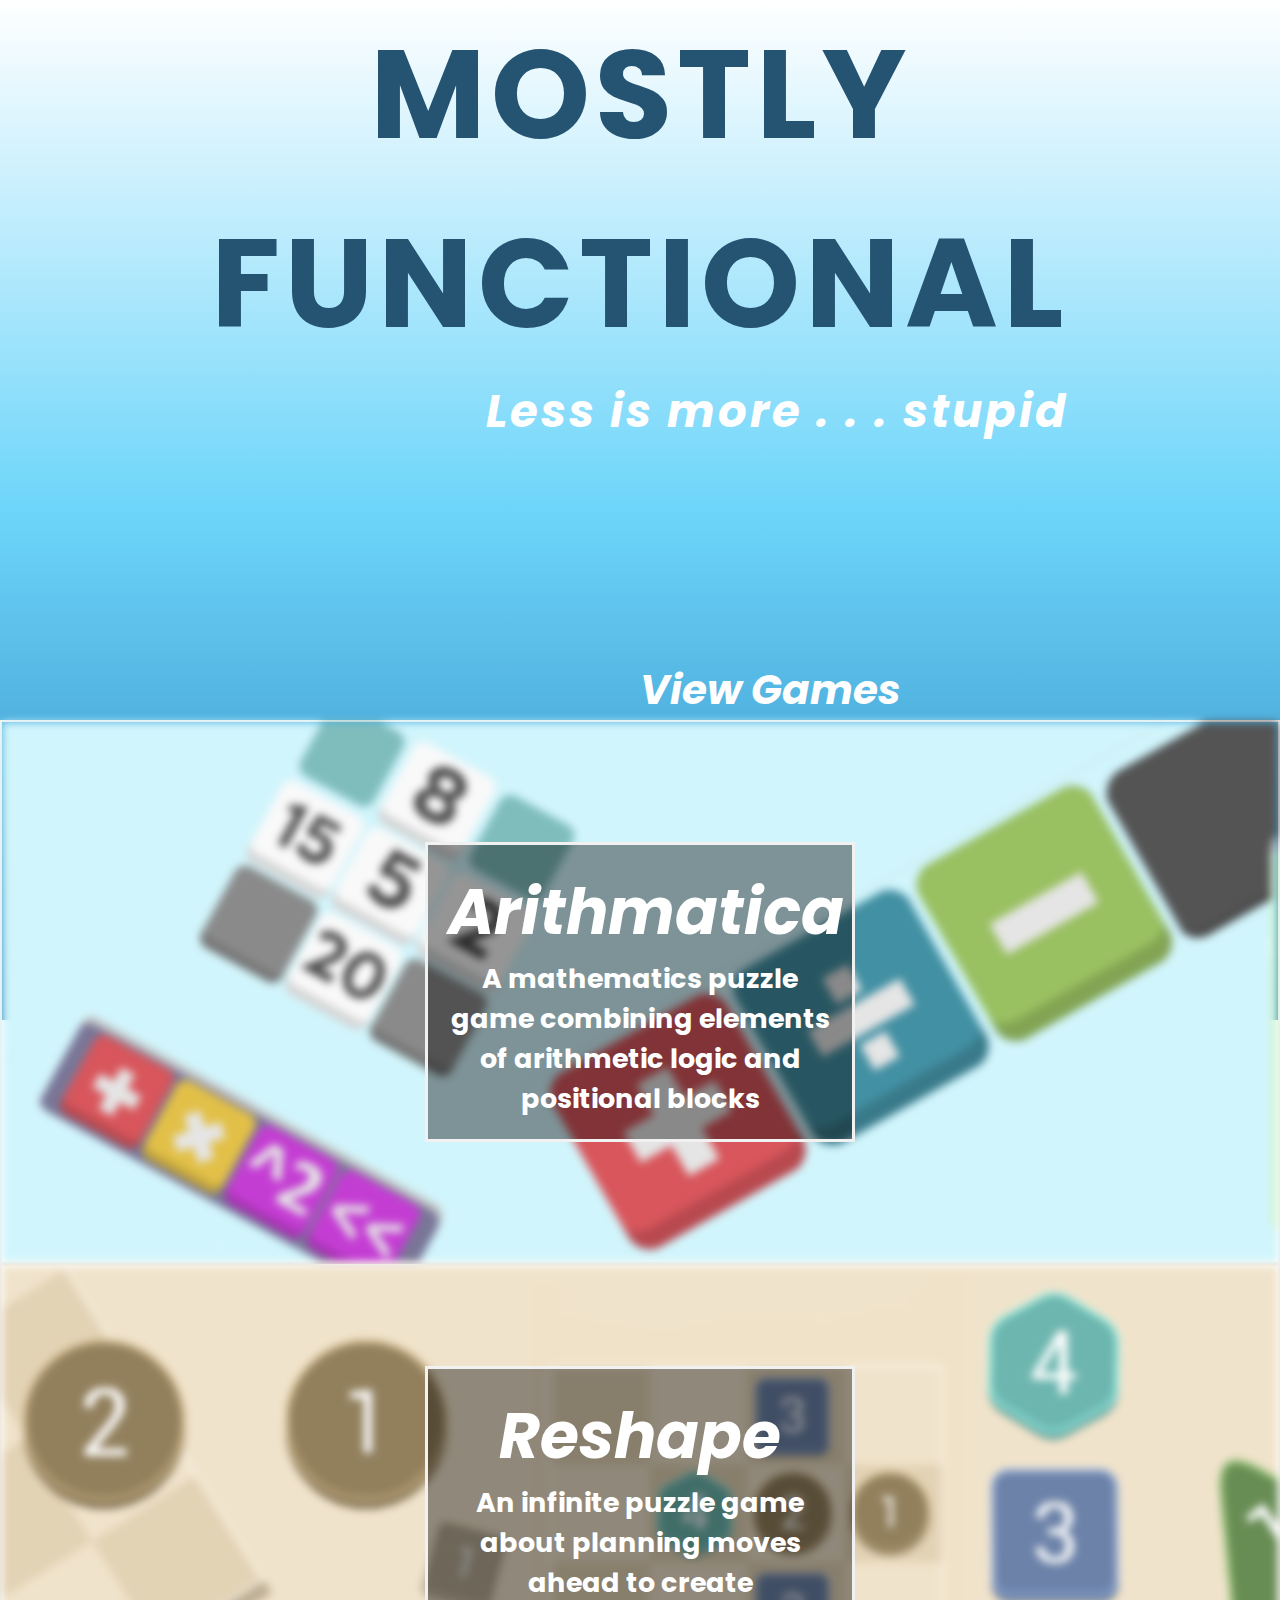
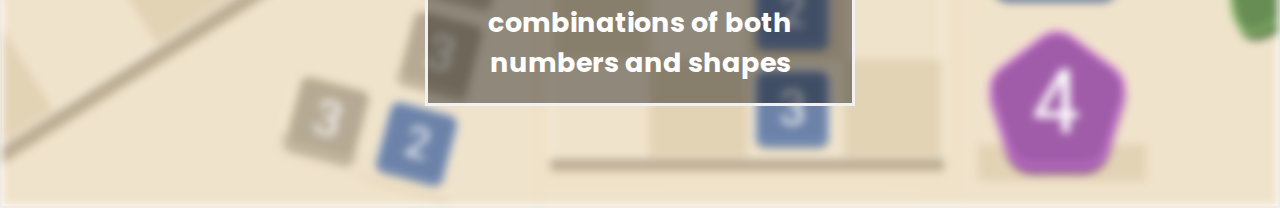
==== index.html @ a0ee9142 "Reshape banner added" ====
<!DOCTYPE html>
<html lang="en">
  <head>
    <meta charset="UTF-8" />
    <meta name="viewport" content="width=device-width, initial-scale=1.0" />
    <meta http-equiv="X-UA-Compatible" content="ie=edge" />
    <link rel="stylesheet" href="main.css" />
    <link rel="stylesheet" href="features.css" />
    <link
      href="https://fonts.googleapis.com/css?family=Poppins&display=swap"
      rel="stylesheet"
    />
    <title>Document</title>
  </head>
  <body>
    <div class="full">
      <div class="landing-page">
        <div class="title-container">
          <h1 class="title">
            Mostly<br />
            Functional
          </h1>
          <h2 class="quote">Less is more . . . stupid</h2>
        </div>
        <a class="view-games" href="#Arithmatica">
          <h2>View Games</h2>
        </a>
      </div>

      <div class="games-container" id="games-container">
        <div class="game" id="Arithmatica">
          <div style="border: 2px solid #f1f1f1;">
            <div class="banner"></div>
          </div>
          <div class="text-box">
            <h1 class="game-title">Arithmatica</h1>
            <p class="game-paragraph">
              A mathematics puzzle game combining elements of arithmetic logic
              and positional blocks
            </p>
          </div>
        </div>
        <div class="game" id="Reshape ">
          <div style="border: 2px solid #f1f1f1;">
            <div
              class="banner"
              style="background-image: url(./Arithmatica/Reshape-banner.png)"
            ></div>
          </div>
          <div class="text-box">
            <h1 class="game-title">Reshape</h1>
            <p class="game-paragraph">
              An infinite puzzle game about planning moves ahead to create
              combinations of both numbers and shapes
            </p>
          </div>
        </div>
      </div>
    </div>
  </body>
</html>
---- main.css ----
* {
  margin: 0;
  padding: 0;
}

.full {
  background: linear-gradient(#ffffff, #6dd5fa, #2980b9);
  width: 100vw;
}

.landing-page {
  width: 100vw;
  height: 80vh;
  text-align: center;
}
.game {
  position: relative;
}
.games-container {
  height: 300px;
}
.title-container {
  display: inline-block;
}
.title {
  margin: 0%;
  font-family: "Poppins", Geneva, Tahoma, sans-serif;
  color: #255372;
  font-size: 14vmin;
  text-transform: uppercase;
  font-weight: thin;
  letter-spacing: 5px;
}

.quote {
  text-align: right;
  font-family: "Poppins", Geneva, Tahoma, sans-serif;
  color: #ffffff;
  font-size: 5vmin;
  font-style: italic;
  font-weight: thin;
  letter-spacing: 3px;
}

.view-games {
  font-family: "Poppins", Geneva, Tahoma, sans-serif;
  color: #ffffff;
  bottom: 20%;
  left: 50%;
  font-size: 3vmin;
  position: absolute;
  font-style: italic;
  font-weight: thin;

  text-decoration: none;
}
---- features.css ----
.banner {
  background-image: url("./Arithmatica/Banner.png");
  filter: blur(4px);
  -webkit-filter: blur(4px);
  height: 60vh;

  /* Center and scale the image nicely */
  background-position: center;
  background-repeat: no-repeat;
  background-size: cover;
}

.game-title {
  font-family: "Poppins", Geneva, Tahoma, sans-serif;
  color: #ffffff;
  font-size: 7vmin;
  font-style: italic;
  font-weight: thin;
}
.game-paragraph {
  font-family: "Poppins", Geneva, Tahoma, sans-serif;
  color: #ffffff;
  font-size: 3vmin;
  font-weight: thin;
}

.text-box {
  background-color: rgb(0, 0, 0); /* Fallback color */
  background-color: rgba(0, 0, 0, 0.4); /* Black w/opacity/see-through */
  color: white;
  font-weight: bold;
  border: 3px solid #f1f1f1;
  position: absolute;
  top: 50%;
  left: 50%;
  transform: translate(-50%, -50%);
  z-index: 2;
  width: 30%;
  padding: 20px;
  text-align: center;
}
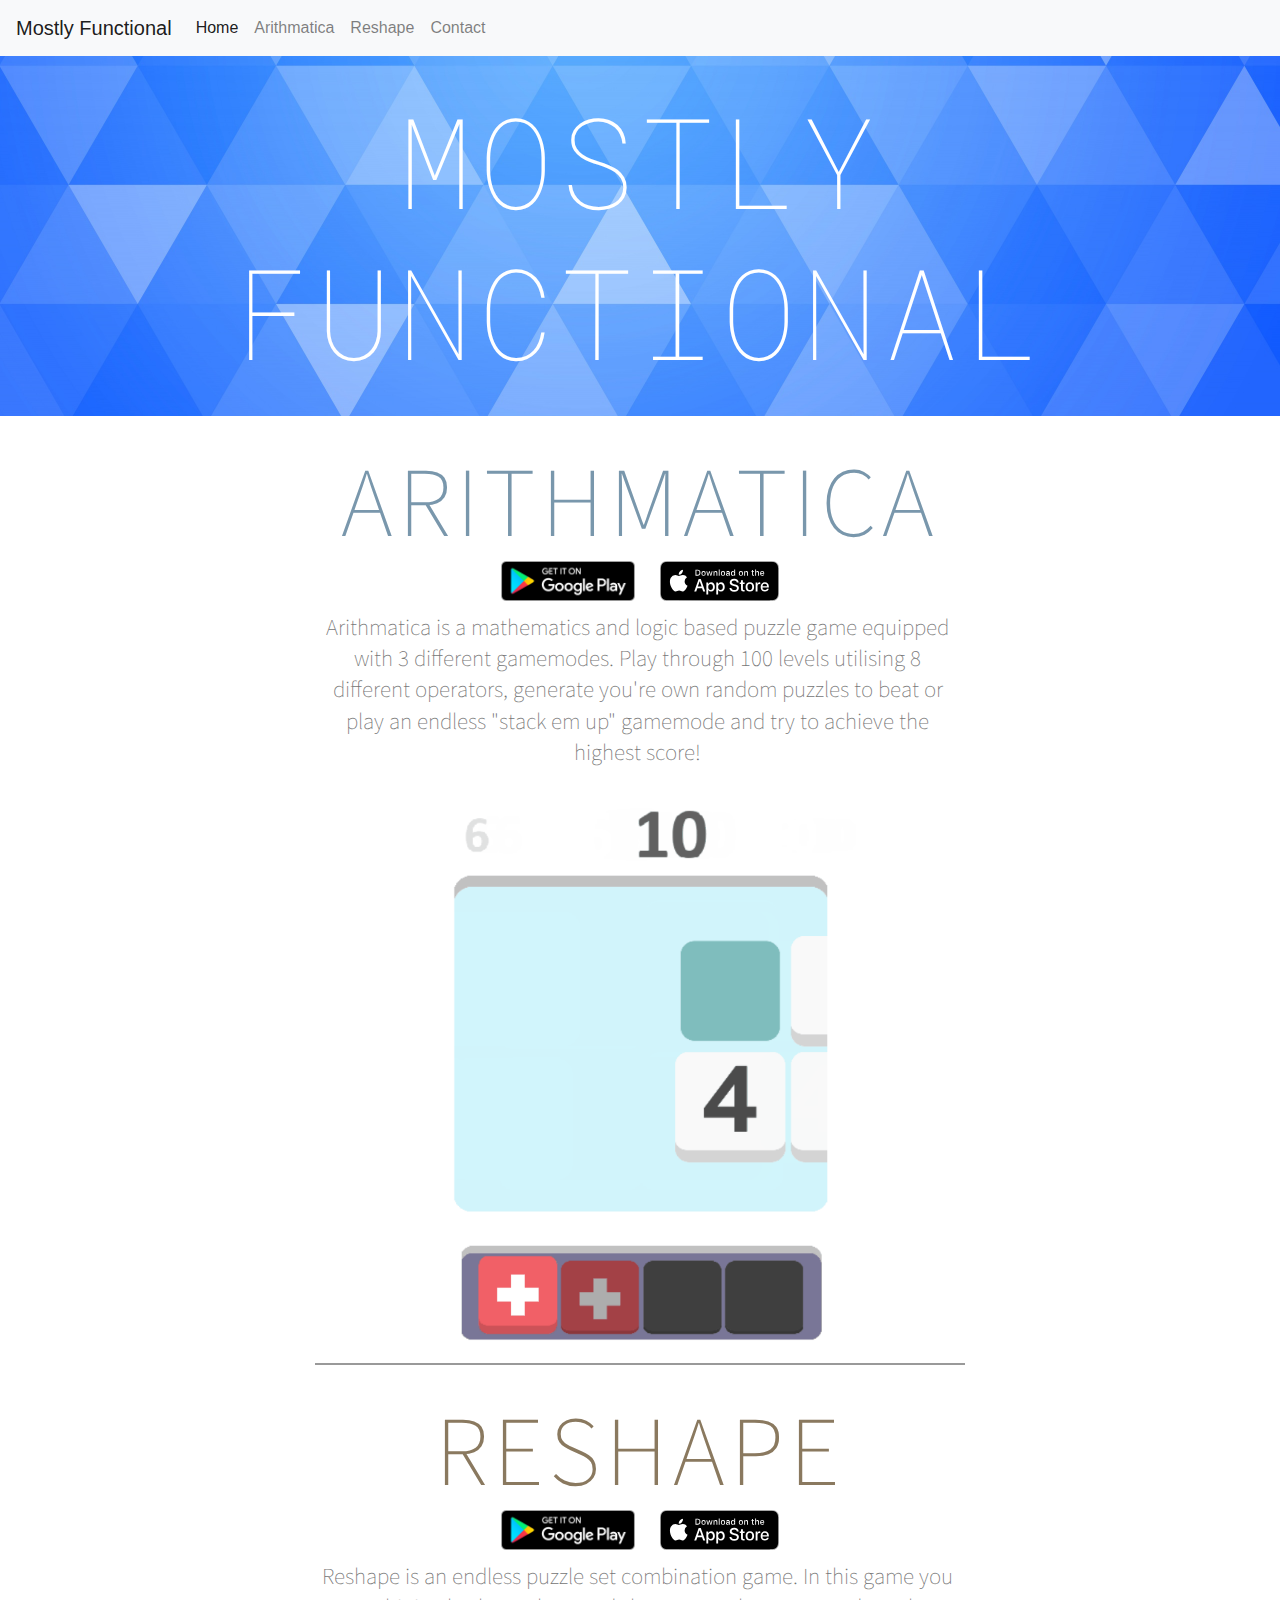
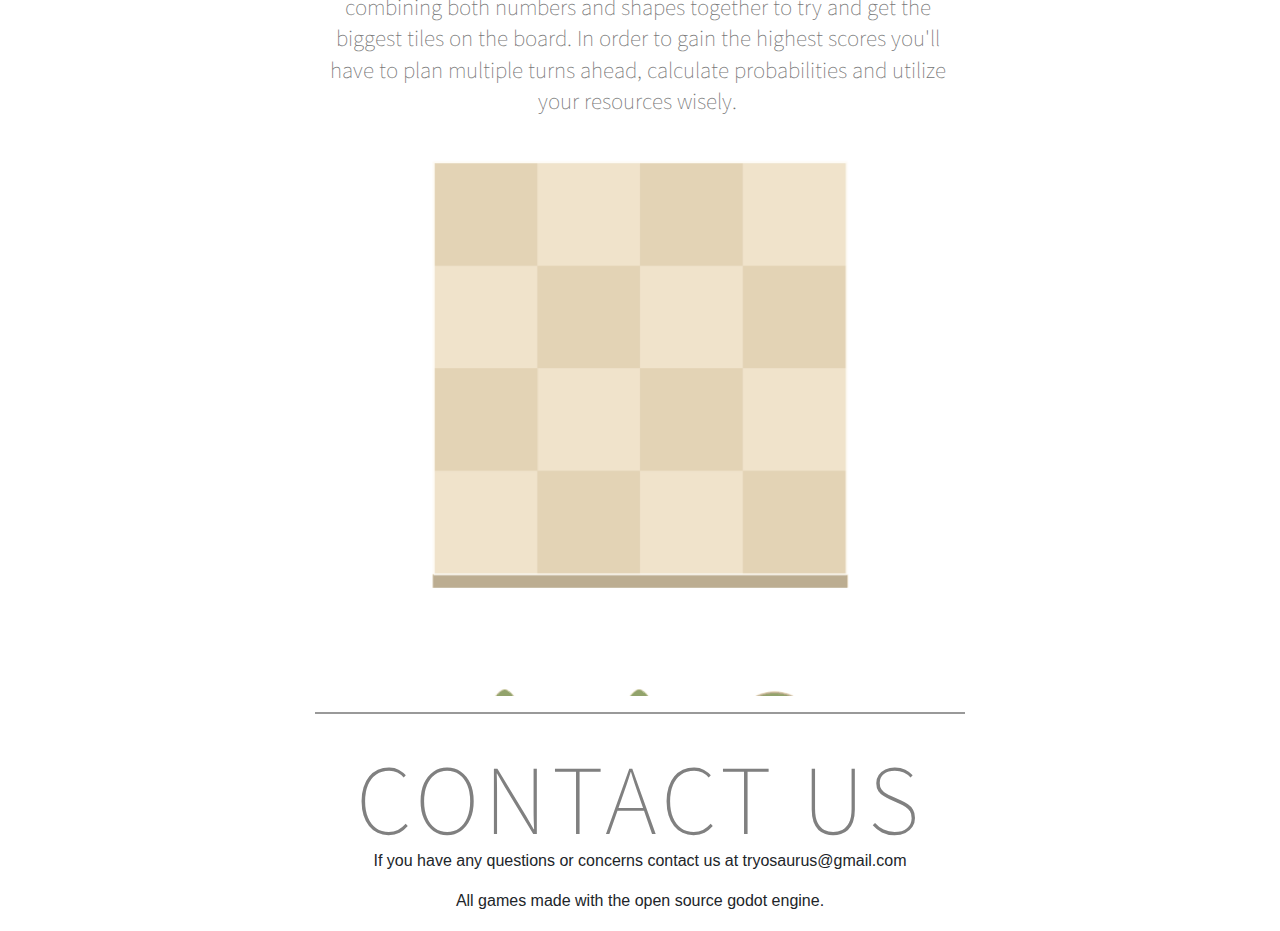
==== commit 34caa788: "Size format fixes" ====
--- a/index.html
+++ b/index.html
@@ -4,58 +4,166 @@
     <meta charset="UTF-8" />
     <meta name="viewport" content="width=device-width, initial-scale=1.0" />
     <meta http-equiv="X-UA-Compatible" content="ie=edge" />
-    <link rel="stylesheet" href="main.css" />
-    <link rel="stylesheet" href="features.css" />
     <link
-      href="https://fonts.googleapis.com/css?family=Poppins&display=swap"
+      href="https://fonts.googleapis.com/css?family=Roboto+Mono|Noto+Sans+SC&display=swap"
       rel="stylesheet"
     />
+    <link
+      rel="stylesheet"
+      href="https://stackpath.bootstrapcdn.com/bootstrap/4.3.1/css/bootstrap.min.css"
+      integrity="sha384-ggOyR0iXCbMQv3Xipma34MD+dH/1fQ784/j6cY/iJTQUOhcWr7x9JvoRxT2MZw1T"
+      crossorigin="anonymous"
+    />
+    <link rel="stylesheet" type="text/css" media="screen" href="main.css" />
+    <script src="main.js"></script>
     <title>Document</title>
   </head>
   <body>
     <div class="full">
-      <div class="landing-page">
+      <nav
+        class="navbar navbar-expand-lg sticky-top navbar-light bg-light my-nav"
+      >
+        <a class="navbar-brand" href="#">Mostly Functional</a>
+        <button
+          class="navbar-toggler"
+          type="button"
+          data-toggle="collapse"
+          data-target="#navbarNav"
+          aria-controls="navbarNav"
+          aria-expanded="false"
+          aria-label="Toggle navigation"
+        >
+          <span class="navbar-toggler-icon"></span>
+        </button>
+        <div class="collapse navbar-collapse" id="navbarNav">
+          <ul class="navbar-nav">
+            <li class="nav-item active">
+              <a class="nav-link" href="#"
+                >Home <span class="sr-only">(current)</span></a
+              >
+            </li>
+            <li class="nav-item">
+              <a class="nav-link" href="#Arithmatica-anchor">Arithmatica</a>
+            </li>
+            <li class="nav-item">
+              <a class="nav-link" href="#Reshape-anchor">Reshape</a>
+            </li>
+            <li class="nav-item">
+              <a class="nav-link" href="#Contact-anchor">Contact</a>
+            </li>
+          </ul>
+        </div>
+      </nav>
+      <div class="banner">
         <div class="title-container">
-          <h1 class="title">
-            Mostly<br />
-            Functional
-          </h1>
-          <h2 class="quote">Less is more . . . stupid</h2>
+          <h1 class="title">Mostly Functional</h1>
         </div>
-        <a class="view-games" href="#Arithmatica">
-          <h2>View Games</h2>
-        </a>
       </div>
+      <div class="contents">
+        <div class="game-container" id="Arithmatica">
+          <a class="content-anchor" id="Arithmatica-anchor"></a>
+          <h1 class="game-title">Arithmatica</h1>
+          <div class="logo-container">
+            <a
+              href="http://play.google.com/store/apps/details?id=org.godotengine.arithmatica"
+              class="badge-link"
+            >
+              <img
+                src="./Images/google-play-badge-cropped.png"
+                class="badge-icon"
+              />
+            </a>
+            <a
+              href="http://play.google.com/store/apps/details?id=org.godotengine.arithmatica"
+              class="badge-link"
+            >
+              <img src="./Images/Applestore.svg" class="badge-icon" />
+            </a>
+          </div>
+          <p class="game-paragraph desktop">
+            Arithmatica is a mathematics and logic based puzzle game equipped
+            with 3 different gamemodes. Play through 100 levels utilising 8
+            different operators, generate you're own random puzzles to beat or
+            play an endless "stack em up" gamemode and try to achieve the
+            highest score!
+          </p>
+          <p class="game-paragraph mobile">
+            Arithmatica is a mathematics puzzle game. Comes with 3 gamemodes to
+            test and improve you're arithmatic ability
+          </p>
+          <img src="./Images/Arithmatica_1.gif" class="game-gif" />
+          <hr class="horizontal-ruler" />
+        </div>
+        <div class="game-container" id="Reshape">
+          <a class="content-anchor" id="Reshape-anchor"></a>
+          <h1 class="game-title" style="color:rgb(138, 121, 95)">Reshape</h1>
+          <div class="logo-container">
+            <a
+              href="http://play.google.com/store/apps/details?id=org.godotengine.arithmatica"
+              class="badge-link"
+            >
+              <img
+                src="./Images/google-play-badge-cropped.png"
+                class="badge-icon"
+              />
+            </a>
+            <a
+              href="http://play.google.com/store/apps/details?id=org.godotengine.arithmatica"
+              class="badge-link"
+            >
+              <img src="./Images/Applestore.svg" class="badge-icon" />
+            </a>
+          </div>
+          <p class="game-paragraph desktop">
+            Reshape is an endless puzzle set combination game. In this game you
+            combining both numbers and shapes together to try and get the
+            biggest tiles on the board. In order to gain the highest scores
+            you'll have to plan multiple turns ahead, calculate probabilities
+            and utilize your resources wisely.
+          </p>
+          <p class="game-paragraph mobile">
+            Reshape is an endless puzzle game where you join numbers and shapes
+            together in groups of threes to attain the highest possible score.
+          </p>
+          <img src="./Images/Reshape.gif" class="game-gif" />
 
-      <div class="games-container" id="games-container">
-        <div class="game" id="Arithmatica">
-          <div style="border: 2px solid #f1f1f1;">
-            <div class="banner"></div>
-          </div>
-          <div class="text-box">
-            <h1 class="game-title">Arithmatica</h1>
-            <p class="game-paragraph">
-              A mathematics puzzle game combining elements of arithmetic logic
-              and positional blocks
-            </p>
-          </div>
+          <hr class="horizontal-ruler" />
         </div>
-        <div class="game" id="Reshape ">
-          <div style="border: 2px solid #f1f1f1;">
-            <div
-              class="banner"
-              style="background-image: url(./Arithmatica/Reshape-banner.png)"
-            ></div>
-          </div>
-          <div class="text-box">
-            <h1 class="game-title">Reshape</h1>
-            <p class="game-paragraph">
-              An infinite puzzle game about planning moves ahead to create
-              combinations of both numbers and shapes
-            </p>
-          </div>
+        <div class="game-container" id="Contact">
+          <a class="content-anchor" id="Contact-anchor"></a>
+          <h1 class="game-title" style="color:grey">Contact Us</h1>
+          <p>
+            If you have any questions or concerns contact us at
+            tryosaurus@gmail.com
+          </p>
+          <p>All games made with the open source godot engine.</p>
         </div>
       </div>
     </div>
+    <script
+      src="https://code.jquery.com/jquery-3.3.1.slim.min.js"
+      integrity="sha384-q8i/X+965DzO0rT7abK41JStQIAqVgRVzpbzo5smXKp4YfRvH+8abtTE1Pi6jizo"
+      crossorigin="anonymous"
+    ></script>
+    <script
+      src="https://cdnjs.cloudflare.com/ajax/libs/popper.js/1.14.7/umd/popper.min.js"
+      integrity="sha384-UO2eT0CpHqdSJQ6hJty5KVphtPhzWj9WO1clHTMGa3JDZwrnQq4sF86dIHNDz0W1"
+      crossorigin="anonymous"
+    ></script>
+    <script
+      src="https://stackpath.bootstrapcdn.com/bootstrap/4.3.1/js/bootstrap.min.js"
+      integrity="sha384-JjSmVgyd0p3pXB1rRibZUAYoIIy6OrQ6VrjIEaFf/nJGzIxFDsf4x0xIM+B07jRM"
+      crossorigin="anonymous"
+    ></script>
+    <script>
+      "use strict";
+      $(document).ready(function() {
+        $("nav")
+          .find("li")
+          .on("click", "a", function() {
+            $(".navbar-collapse").collapse("hide");
+          });
+      });
+    </script>
   </body>
 </html>
--- a/main.css
+++ b/main.css
@@ -3,54 +3,134 @@
   padding: 0;
 }
 
-.full {
-  background: linear-gradient(#ffffff, #6dd5fa, #2980b9);
-  width: 100vw;
+html {
+  scroll-behavior: smooth;
 }
 
-.landing-page {
+.full {
   width: 100vw;
-  height: 80vh;
   text-align: center;
 }
-.game {
+.myNav {
+  background: #00000000;
+  position: absolute;
+}
+.banner {
+  background-image: url("./Images/Banner.png");
+  height: 40vh;
+
+  /* Center and scale the image nicely */
+  background-position: center;
+  background-repeat: no-repeat;
+  background-size: cover;
+  width: 100%;
   position: relative;
 }
-.games-container {
-  height: 300px;
-}
+
 .title-container {
-  display: inline-block;
+  position: absolute;
+  left: 50%;
+  top: 50%;
+  transform: translate(-50%, -50%);
 }
 .title {
   margin: 0%;
-  font-family: "Poppins", Geneva, Tahoma, sans-serif;
-  color: #255372;
+  font-family: "Roboto Mono", monospace;
+  color: #ffffff;
   font-size: 14vmin;
+  max-width: 100%;
   text-transform: uppercase;
-  font-weight: thin;
+  font-weight: 40;
   letter-spacing: 5px;
 }
 
-.quote {
-  text-align: right;
-  font-family: "Poppins", Geneva, Tahoma, sans-serif;
-  color: #ffffff;
-  font-size: 5vmin;
-  font-style: italic;
-  font-weight: thin;
-  letter-spacing: 3px;
+.contents {
+  max-width: 650px;
+  display: inline-block;
+  margin: 0;
 }
 
-.view-games {
-  font-family: "Poppins", Geneva, Tahoma, sans-serif;
-  color: #ffffff;
-  bottom: 20%;
-  left: 50%;
-  font-size: 3vmin;
-  position: absolute;
-  font-style: italic;
-  font-weight: thin;
+.game-container {
+  text-align: center;
+  margin-top: 2vmin;
+  margin-bottom: 2vmin;
+  padding-top: 0;
+}
 
+.game-title {
+  margin: 0%;
+  margin-top: 3vmin;
+  margin-bottom: 0;
+  font-family: "Noto Sans SC", sans-serif;
+  color: #7997ac;
+  text-transform: uppercase;
+  font-size: 10vmin;
+  text-align: center;
+  font-weight: 40;
+  letter-spacing: 5px;
+}
+
+.game-gif {
+  max-height: 60vh;
+  margin-top: 40px;
+}
+
+.game-paragraph {
+  margin: 0%;
+  font-family: "Noto Sans SC", sans-serif;
+  color: #757575;
+  font-size: 1.3em;
+  text-align: center;
+  font-weight: 40;
+  padding-right: 5px;
+  box-sizing: border-box;
+  width: 100%;
+}
+
+.horizontal-ruler {
+  border-top: 2px solid rgb(153, 153, 153);
+}
+
+.logo-container {
+  height: 5vh;
+  margin-top: 5vh;
+}
+
+.content-anchor {
+  display: block;
+  position: relative;
+  top: -56px;
+  visibility: hidden;
+}
+
+p.mobile {
+  display: none;
+  box-sizing: border-box;
+  width: 100%;
+}
+
+.logo-container {
   text-decoration: none;
+  height: 100%;
+  margin: 10px;
 }
+
+.badge-link {
+  text-decoration: none;
+  margin-left: 10px;
+  margin-right: 10px;
+}
+.badge-icon {
+  text-decoration: none;
+  height: 10vmax;
+  max-height: 40px;
+}
+
+@media (max-width: 640px) {
+  p.mobile {
+    display: block;
+  }
+  p.desktop {
+    display: none;
+  }
+}
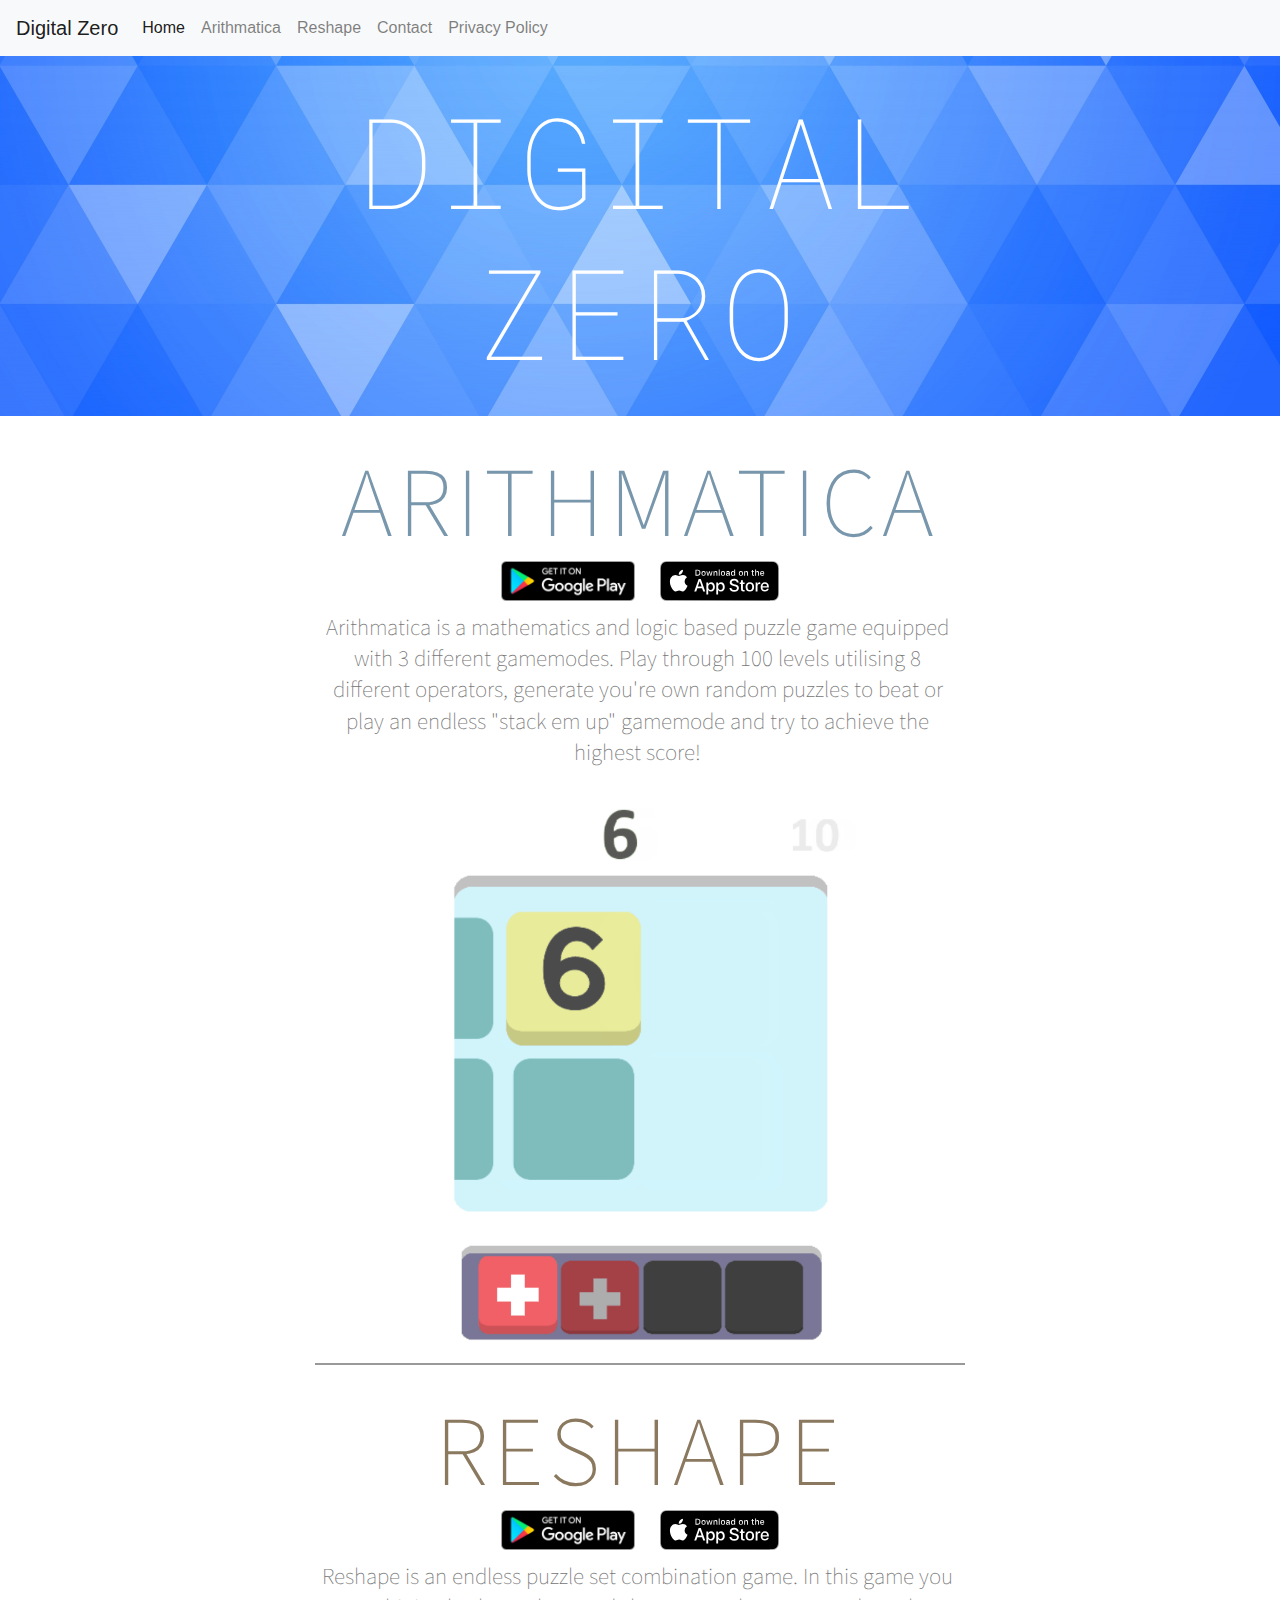
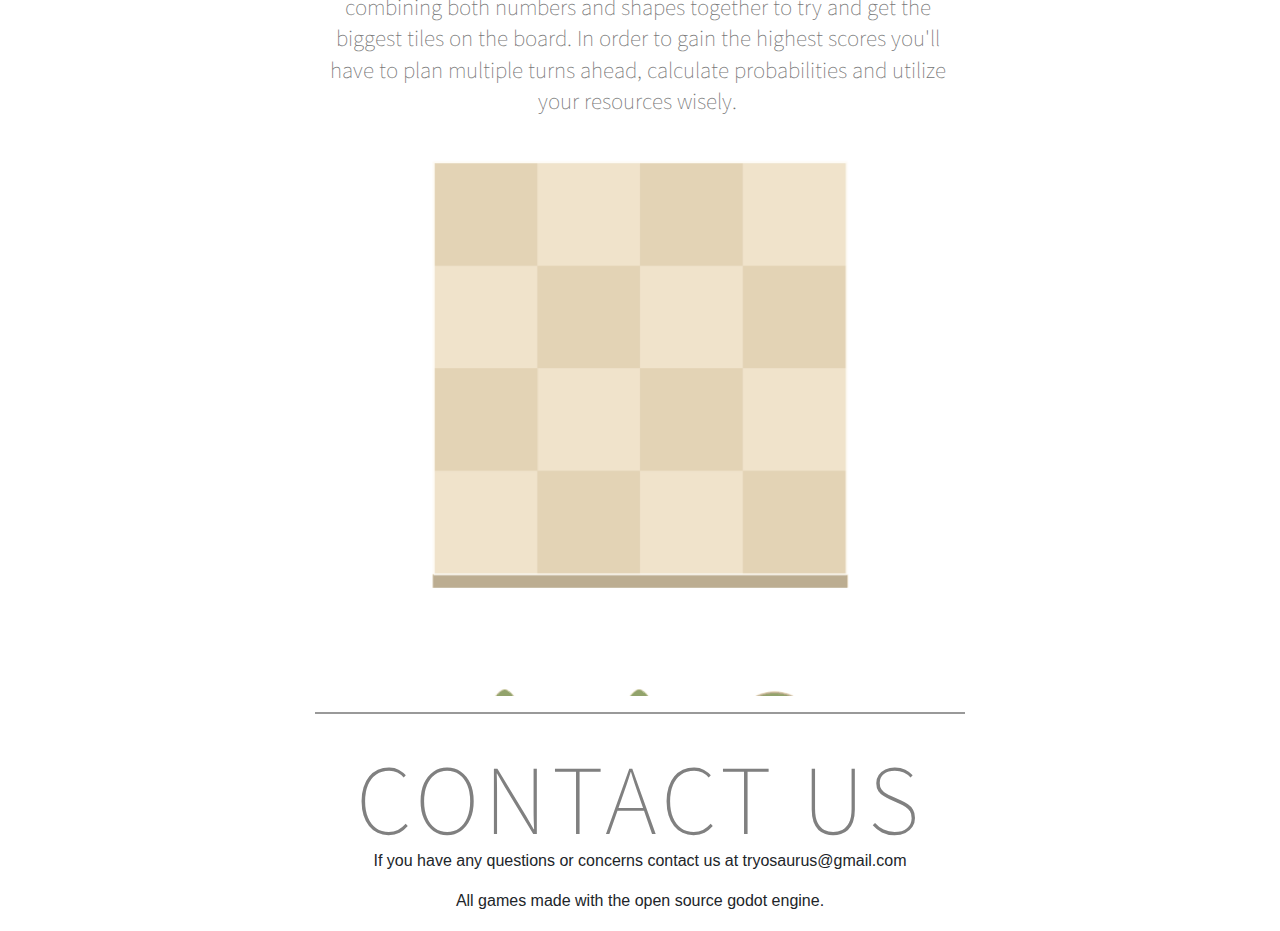
==== commit a379ae8c: "Privacy Policy" ====
--- a/index.html
+++ b/index.html
@@ -23,7 +23,7 @@
       <nav
         class="navbar navbar-expand-lg sticky-top navbar-light bg-light my-nav"
       >
-        <a class="navbar-brand" href="#">Mostly Functional</a>
+        <a class="navbar-brand" href="#">Digital Zero</a>
         <button
           class="navbar-toggler"
           type="button"
@@ -51,12 +51,15 @@
             <li class="nav-item">
               <a class="nav-link" href="#Contact-anchor">Contact</a>
             </li>
+            <li class="nav-item">
+              <a class="nav-link" href="privacyPolicy.html">Privacy Policy</a>
+            </li>
           </ul>
         </div>
       </nav>
       <div class="banner">
         <div class="title-container">
-          <h1 class="title">Mostly Functional</h1>
+          <h1 class="title">Digital Zero</h1>
         </div>
       </div>
       <div class="contents">
@@ -161,7 +164,9 @@
         $("nav")
           .find("li")
           .on("click", "a", function() {
-            $(".navbar-collapse").collapse("hide");
+            setTimeout(function() {
+              $(".navbar-collapse").collapse("hide");
+            }, 0);
           });
       });
     </script>
--- a/main.css
+++ b/main.css
@@ -72,6 +72,9 @@
 
 .game-gif {
   max-height: 60vh;
+  max-width: 80vw;
+  height: auto;
+  width: auto;
   margin-top: 40px;
 }
 
@@ -127,6 +130,9 @@
 }
 
 @media (max-width: 640px) {
+  html {
+    scroll-behavior: auto;
+  }
   p.mobile {
     display: block;
   }
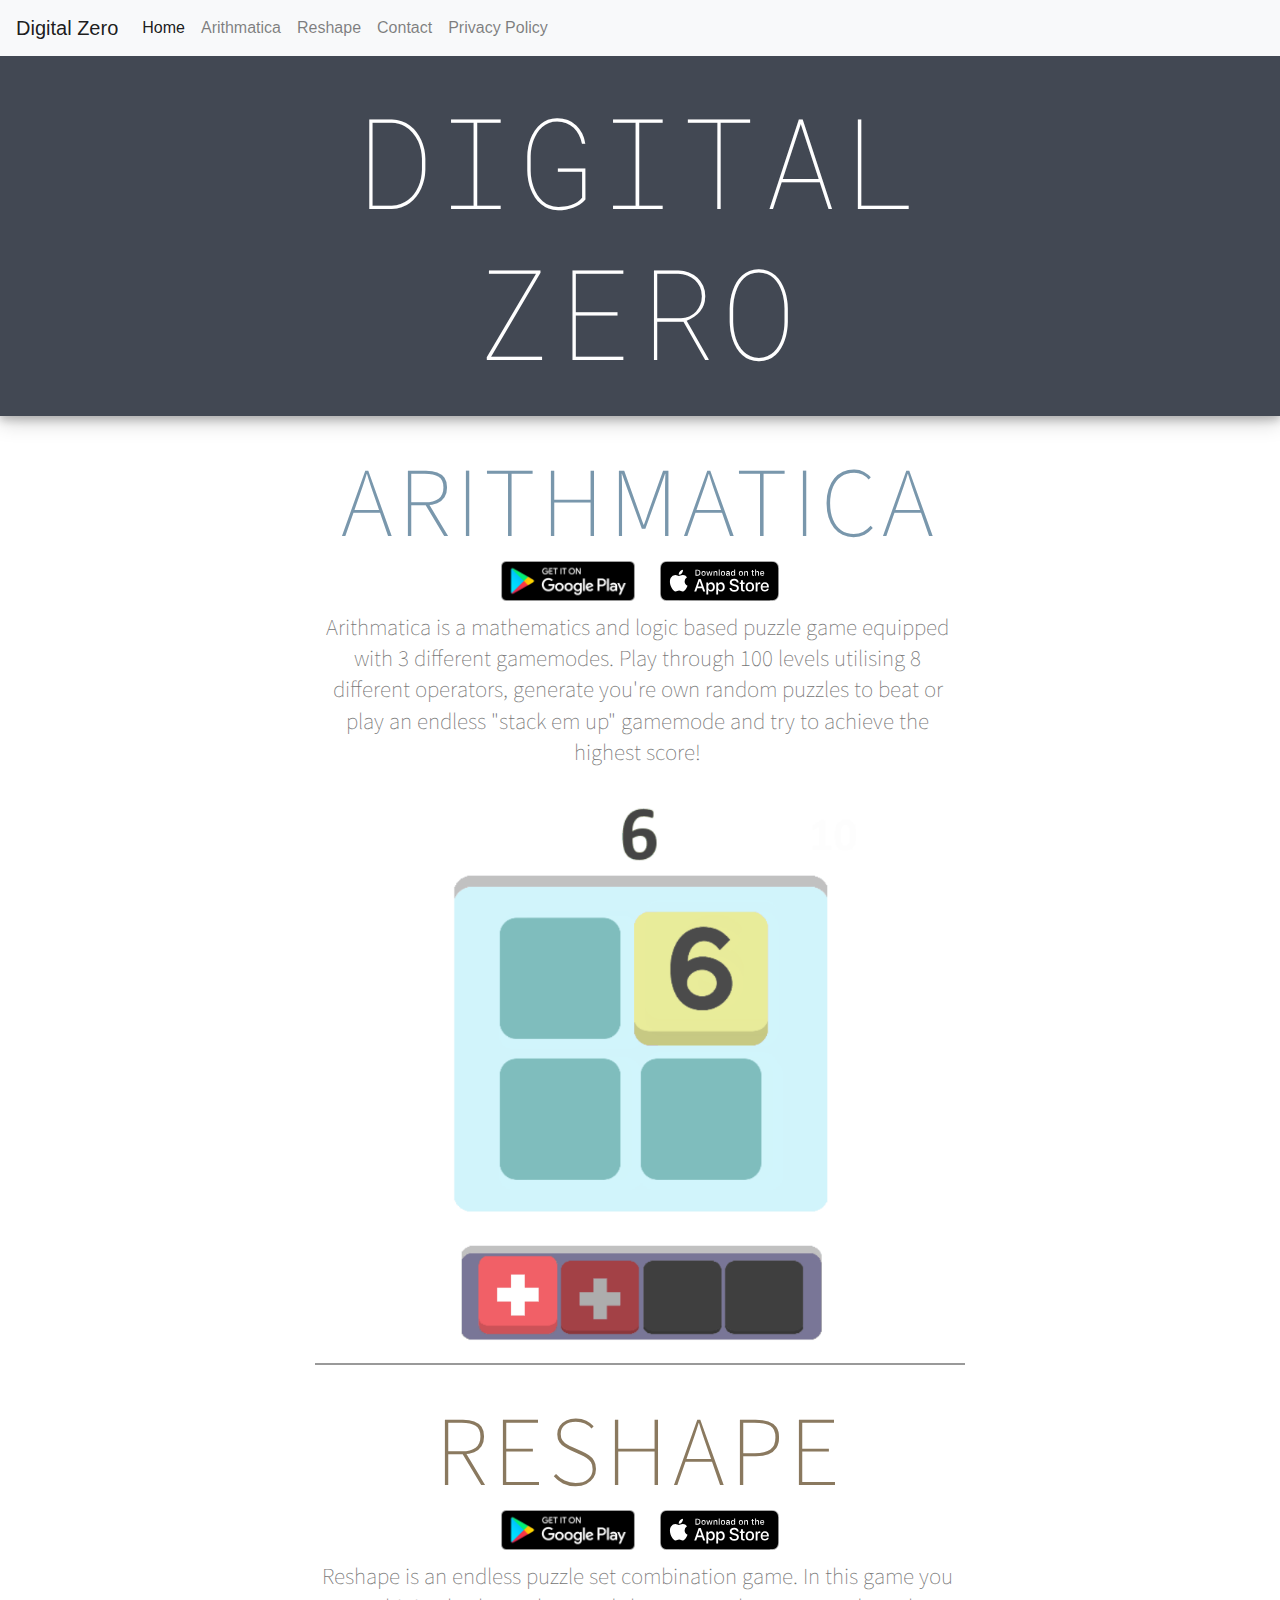
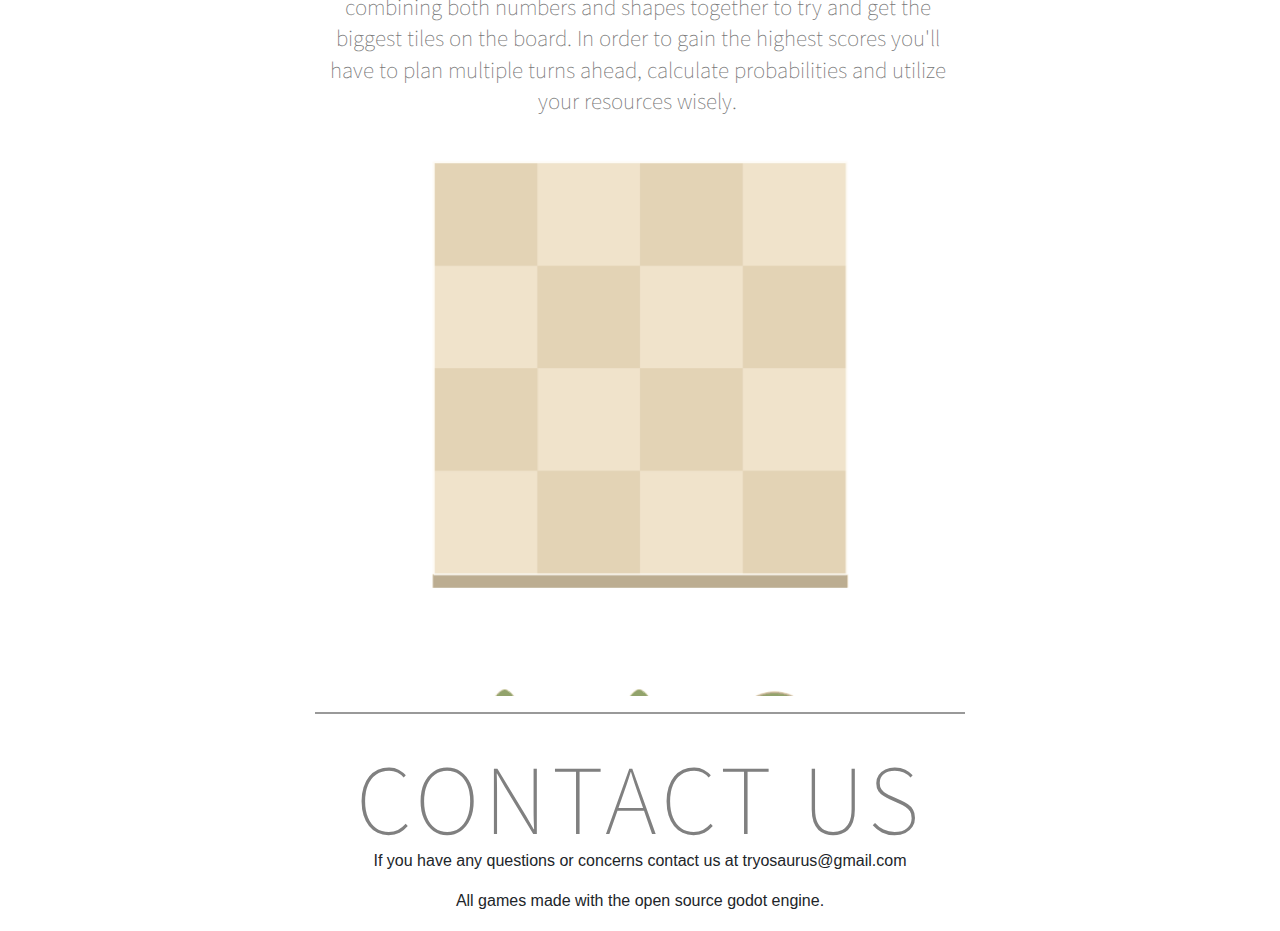
==== commit c2bf6a98: "Banner change" ====
--- a/index.html
+++ b/index.html
@@ -16,7 +16,7 @@
     />
     <link rel="stylesheet" type="text/css" media="screen" href="main.css" />
     <script src="main.js"></script>
-    <title>Document</title>
+    <title>Digital Zero</title>
   </head>
   <body>
     <div class="full">
--- a/main.css
+++ b/main.css
@@ -16,15 +16,16 @@
   position: absolute;
 }
 .banner {
-  background-image: url("./Images/Banner.png");
+  /* background-image: url("./Images/Banner.png"); */
   height: 40vh;
-
+  background-color: #424853;
   /* Center and scale the image nicely */
   background-position: center;
   background-repeat: no-repeat;
   background-size: cover;
   width: 100%;
   position: relative;
+  box-shadow: 0 4px 8px 0 rgba(0, 0, 0, 0.2), 0 6px 20px 0 rgba(0, 0, 0, 0.19);
 }
 
 .title-container {
@@ -139,4 +140,7 @@
   p.desktop {
     display: none;
   }
+  .banner {
+    height: 20vh;
+  }
 }
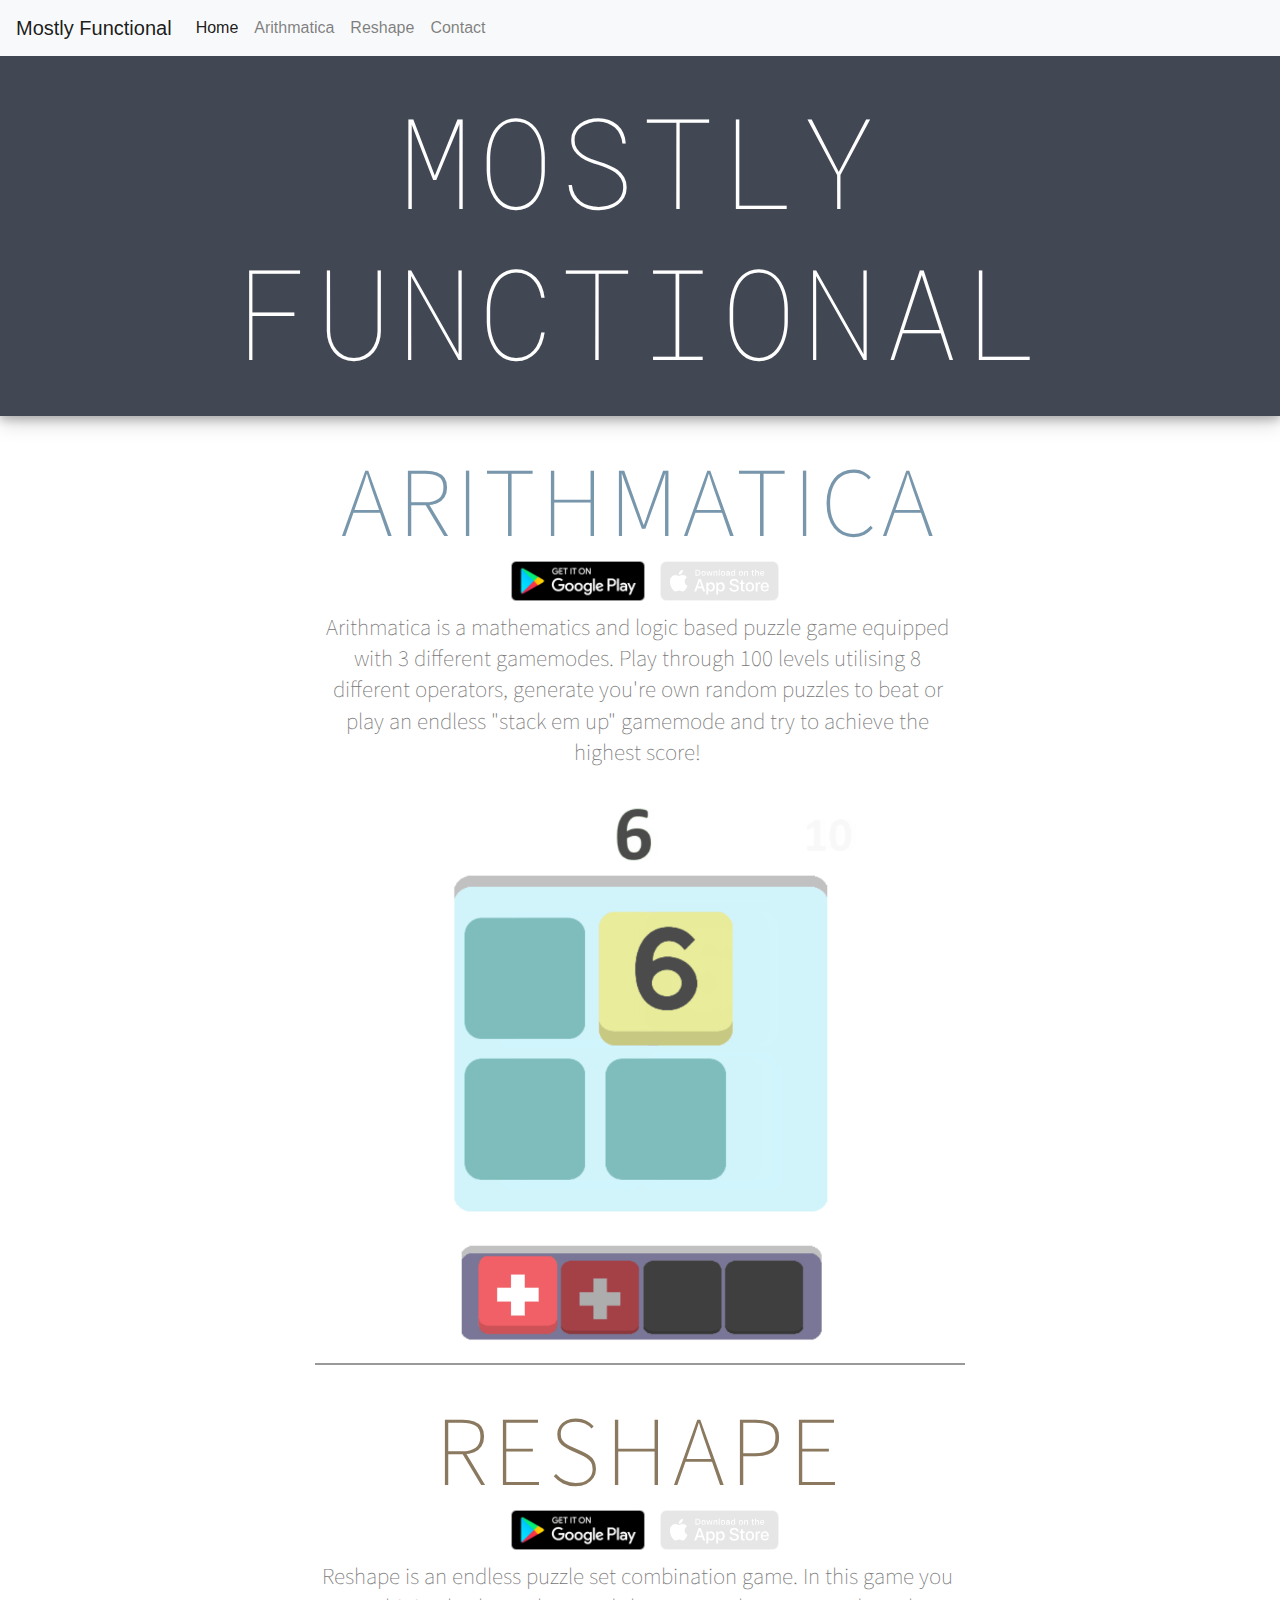
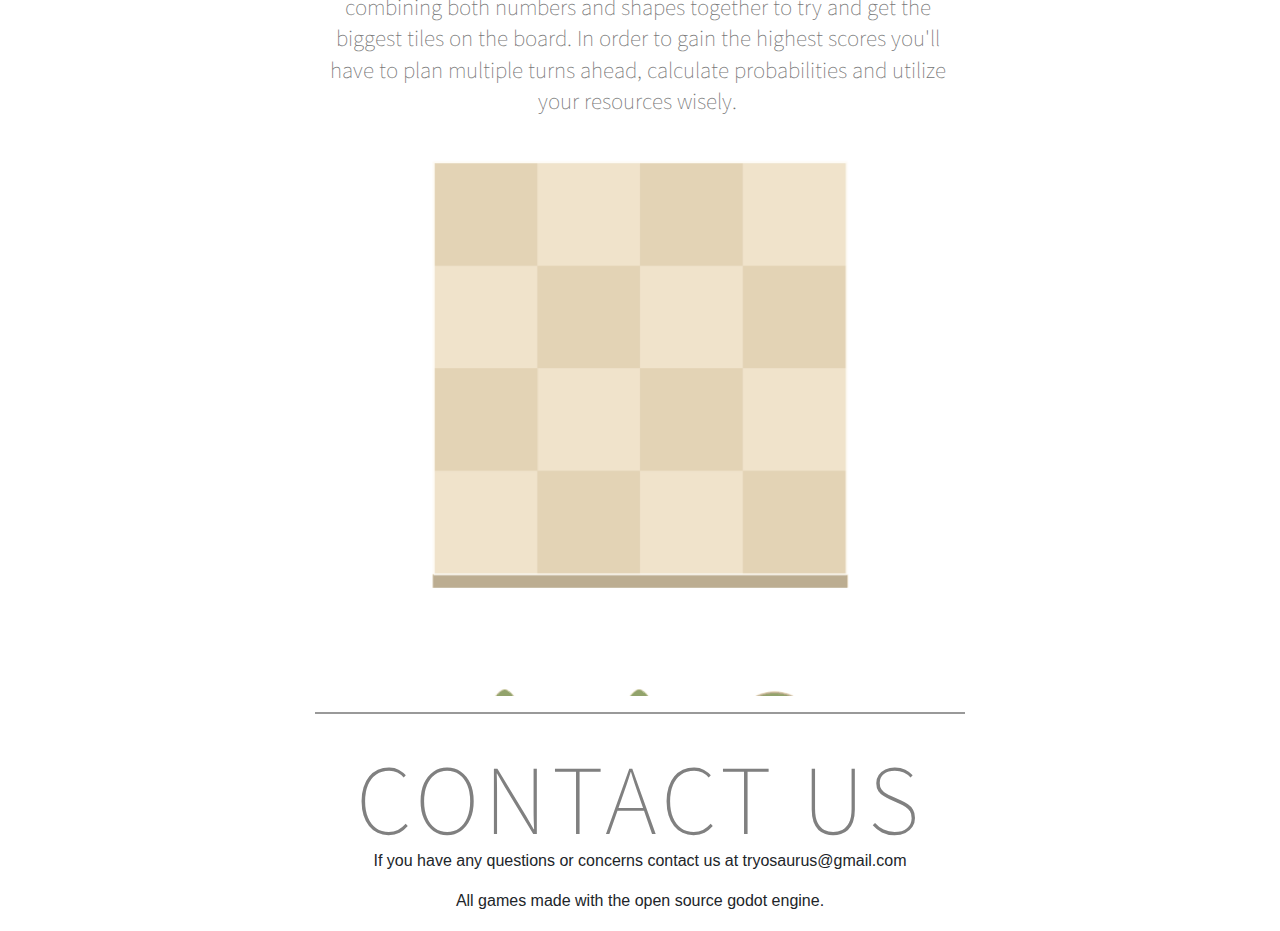
==== commit 86ae82f7: "Apple Icon Removal" ====
--- a/index.html
+++ b/index.html
@@ -16,14 +16,14 @@
     />
     <link rel="stylesheet" type="text/css" media="screen" href="main.css" />
     <script src="main.js"></script>
-    <title>Digital Zero</title>
+    <title>Document</title>
   </head>
   <body>
     <div class="full">
       <nav
         class="navbar navbar-expand-lg sticky-top navbar-light bg-light my-nav"
       >
-        <a class="navbar-brand" href="#">Digital Zero</a>
+        <a class="navbar-brand" href="#">Mostly Functional</a>
         <button
           class="navbar-toggler"
           type="button"
@@ -51,15 +51,12 @@
             <li class="nav-item">
               <a class="nav-link" href="#Contact-anchor">Contact</a>
             </li>
-            <li class="nav-item">
-              <a class="nav-link" href="privacyPolicy.html">Privacy Policy</a>
-            </li>
           </ul>
         </div>
       </nav>
       <div class="banner">
         <div class="title-container">
-          <h1 class="title">Digital Zero</h1>
+          <h1 class="title">Mostly Functional</h1>
         </div>
       </div>
       <div class="contents">
@@ -76,12 +73,11 @@
                 class="badge-icon"
               />
             </a>
-            <a
-              href="http://play.google.com/store/apps/details?id=org.godotengine.arithmatica"
-              class="badge-link"
-            >
-              <img src="./Images/Applestore.svg" class="badge-icon" />
-            </a>
+            <img
+              src="./Images/Applestore.svg"
+              class="badge-icon"
+              style="filter:opacity(10%)"
+            />
           </div>
           <p class="game-paragraph desktop">
             Arithmatica is a mathematics and logic based puzzle game equipped
@@ -110,12 +106,11 @@
                 class="badge-icon"
               />
             </a>
-            <a
-              href="http://play.google.com/store/apps/details?id=org.godotengine.arithmatica"
-              class="badge-link"
-            >
-              <img src="./Images/Applestore.svg" class="badge-icon" />
-            </a>
+            <img
+              src="./Images/Applestore.svg"
+              class="badge-icon"
+              style="filter:opacity(10%)"
+            />
           </div>
           <p class="game-paragraph desktop">
             Reshape is an endless puzzle set combination game. In this game you
@@ -164,9 +159,7 @@
         $("nav")
           .find("li")
           .on("click", "a", function() {
-            setTimeout(function() {
-              $(".navbar-collapse").collapse("hide");
-            }, 0);
+            $(".navbar-collapse").collapse("hide");
           });
       });
     </script>
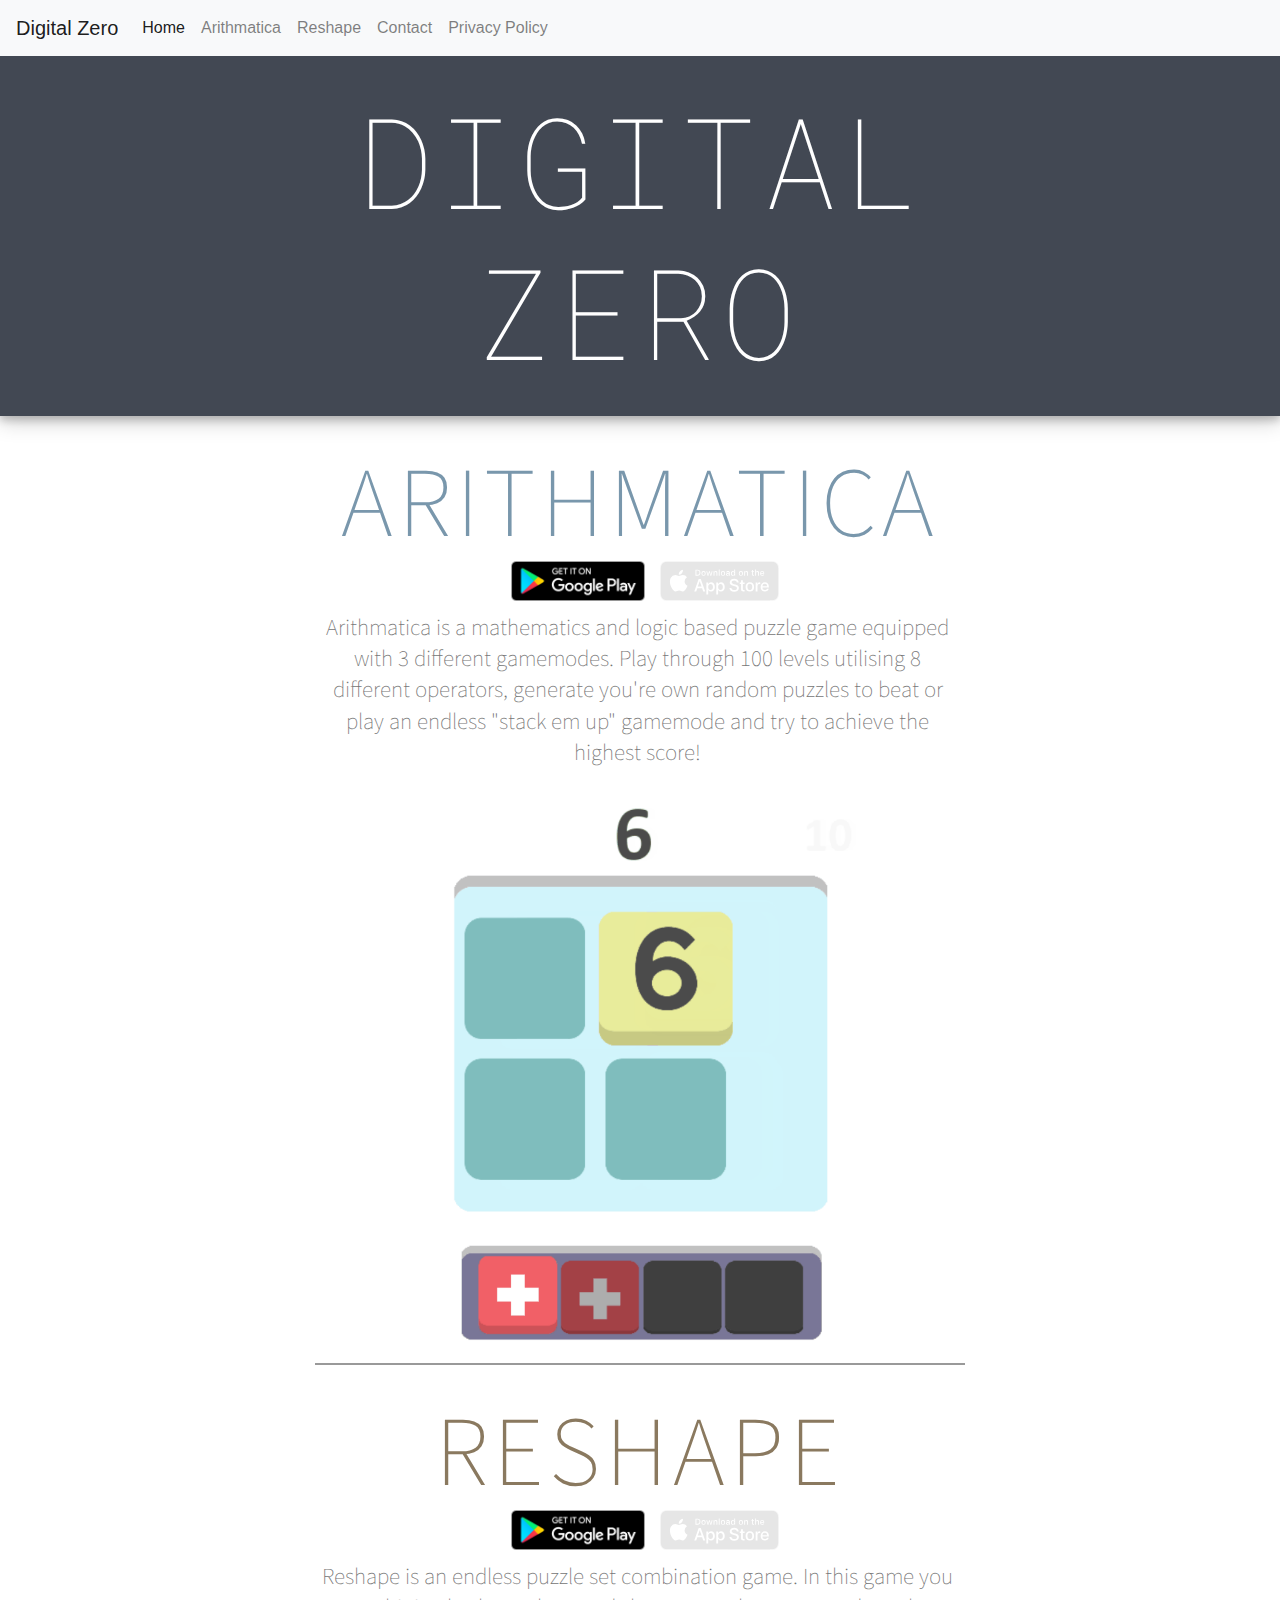
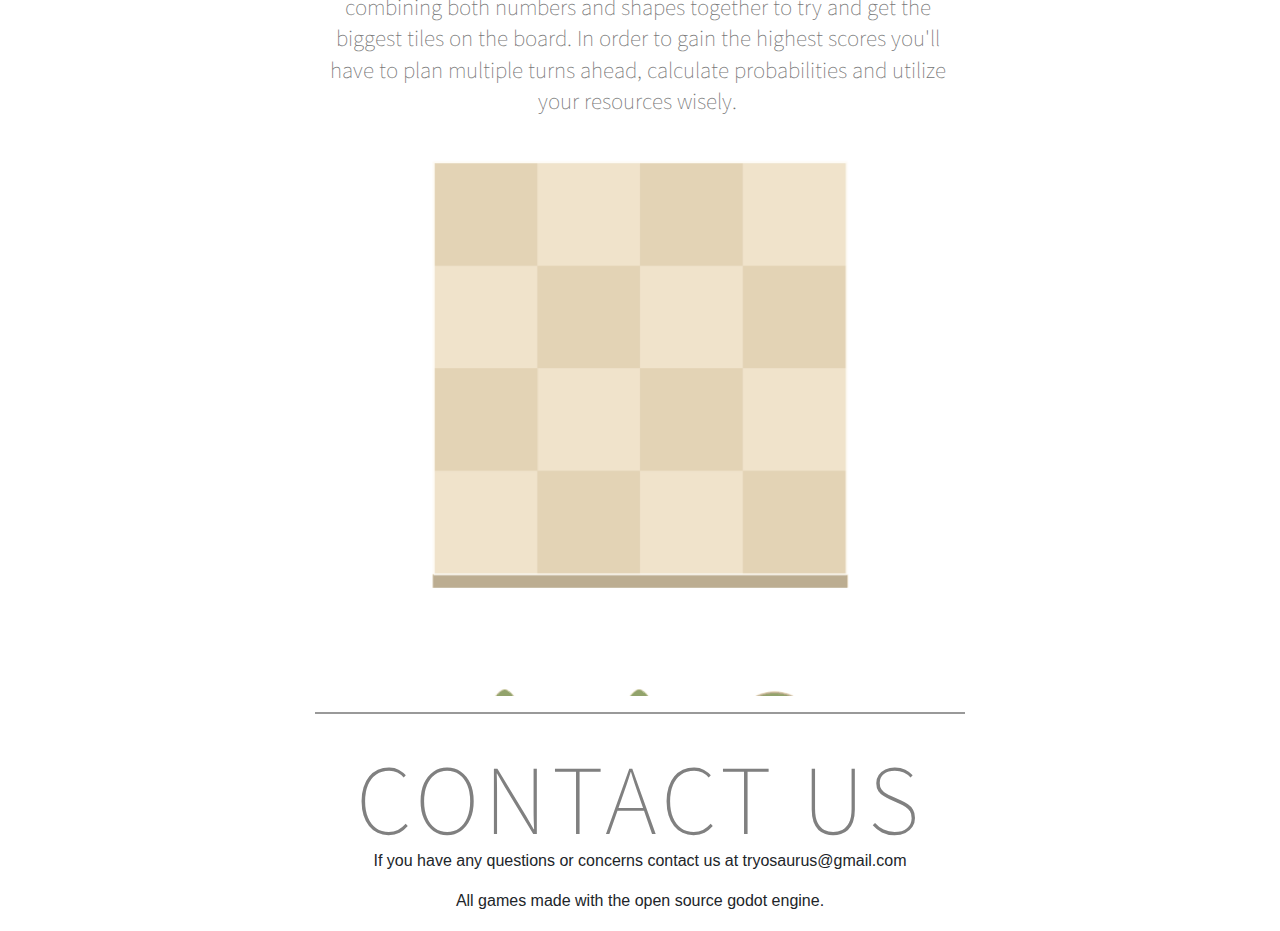
==== commit 65c40ae8: "Merge branch 'master' of https://github.com/David2Ting/MicroWebsite" ====
--- a/index.html
+++ b/index.html
@@ -16,14 +16,14 @@
     />
     <link rel="stylesheet" type="text/css" media="screen" href="main.css" />
     <script src="main.js"></script>
-    <title>Document</title>
+    <title>Digital Zero</title>
   </head>
   <body>
     <div class="full">
       <nav
         class="navbar navbar-expand-lg sticky-top navbar-light bg-light my-nav"
       >
-        <a class="navbar-brand" href="#">Mostly Functional</a>
+        <a class="navbar-brand" href="#">Digital Zero</a>
         <button
           class="navbar-toggler"
           type="button"
@@ -51,12 +51,15 @@
             <li class="nav-item">
               <a class="nav-link" href="#Contact-anchor">Contact</a>
             </li>
+            <li class="nav-item">
+              <a class="nav-link" href="privacyPolicy.html">Privacy Policy</a>
+            </li>
           </ul>
         </div>
       </nav>
       <div class="banner">
         <div class="title-container">
-          <h1 class="title">Mostly Functional</h1>
+          <h1 class="title">Digital Zero</h1>
         </div>
       </div>
       <div class="contents">
@@ -159,7 +162,9 @@
         $("nav")
           .find("li")
           .on("click", "a", function() {
-            $(".navbar-collapse").collapse("hide");
+            setTimeout(function() {
+              $(".navbar-collapse").collapse("hide");
+            }, 0);
           });
       });
     </script>
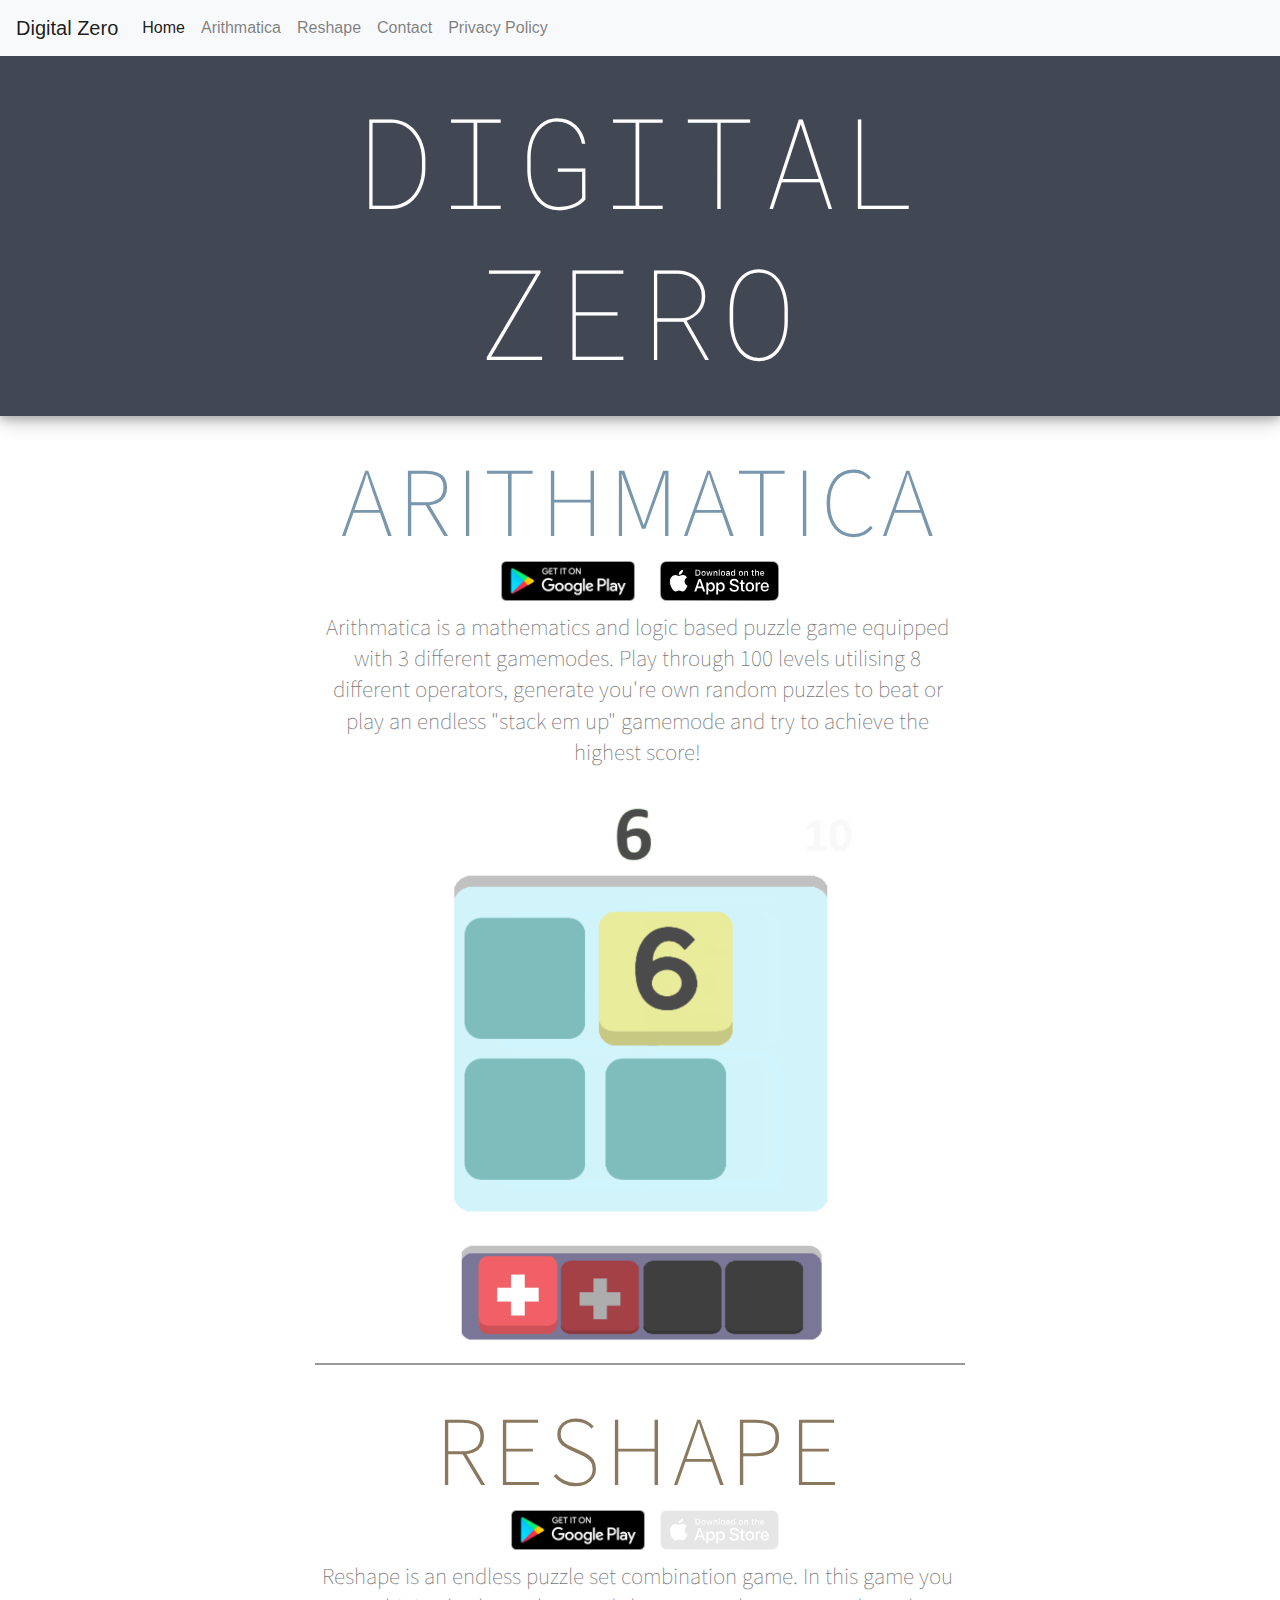
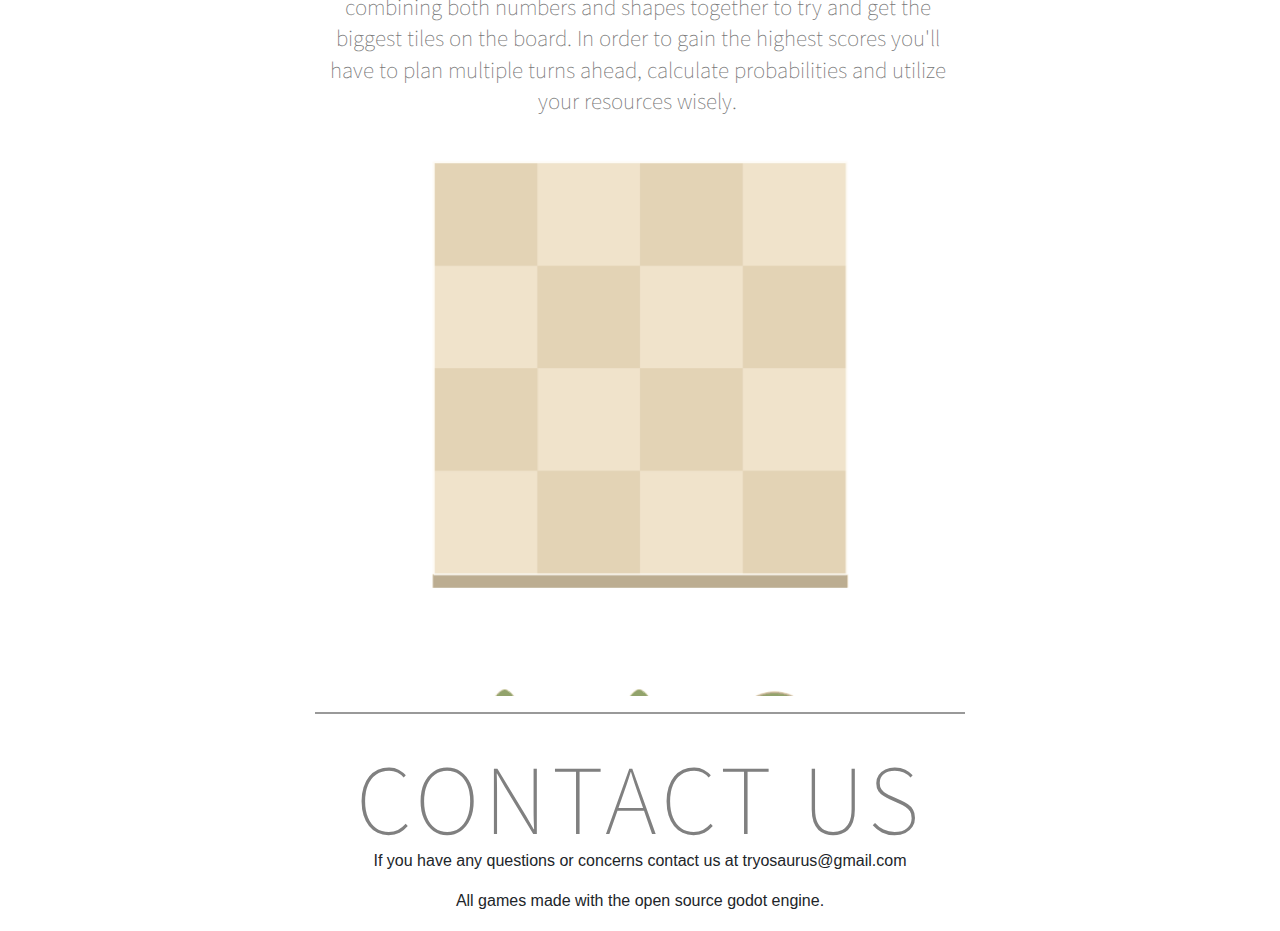
==== commit 28a8461f: "Updated with Apple Arithmatica link" ====
--- a/index.html
+++ b/index.html
@@ -76,11 +76,12 @@
                 class="badge-icon"
               />
             </a>
-            <img
-              src="./Images/Applestore.svg"
-              class="badge-icon"
-              style="filter:opacity(10%)"
-            />
+            <a
+              href="https://apps.apple.com/us/app/arithmatica/id1452463304"
+              class="badge-link"
+            >
+              <img src="./Images/Applestore.svg" class="badge-icon" />
+            </a>
           </div>
           <p class="game-paragraph desktop">
             Arithmatica is a mathematics and logic based puzzle game equipped
@@ -101,7 +102,7 @@
           <h1 class="game-title" style="color:rgb(138, 121, 95)">Reshape</h1>
           <div class="logo-container">
             <a
-              href="http://play.google.com/store/apps/details?id=org.godotengine.arithmatica"
+              href="https://play.google.com/store/apps/details?id=org.godotengine.reshape"
               class="badge-link"
             >
               <img
